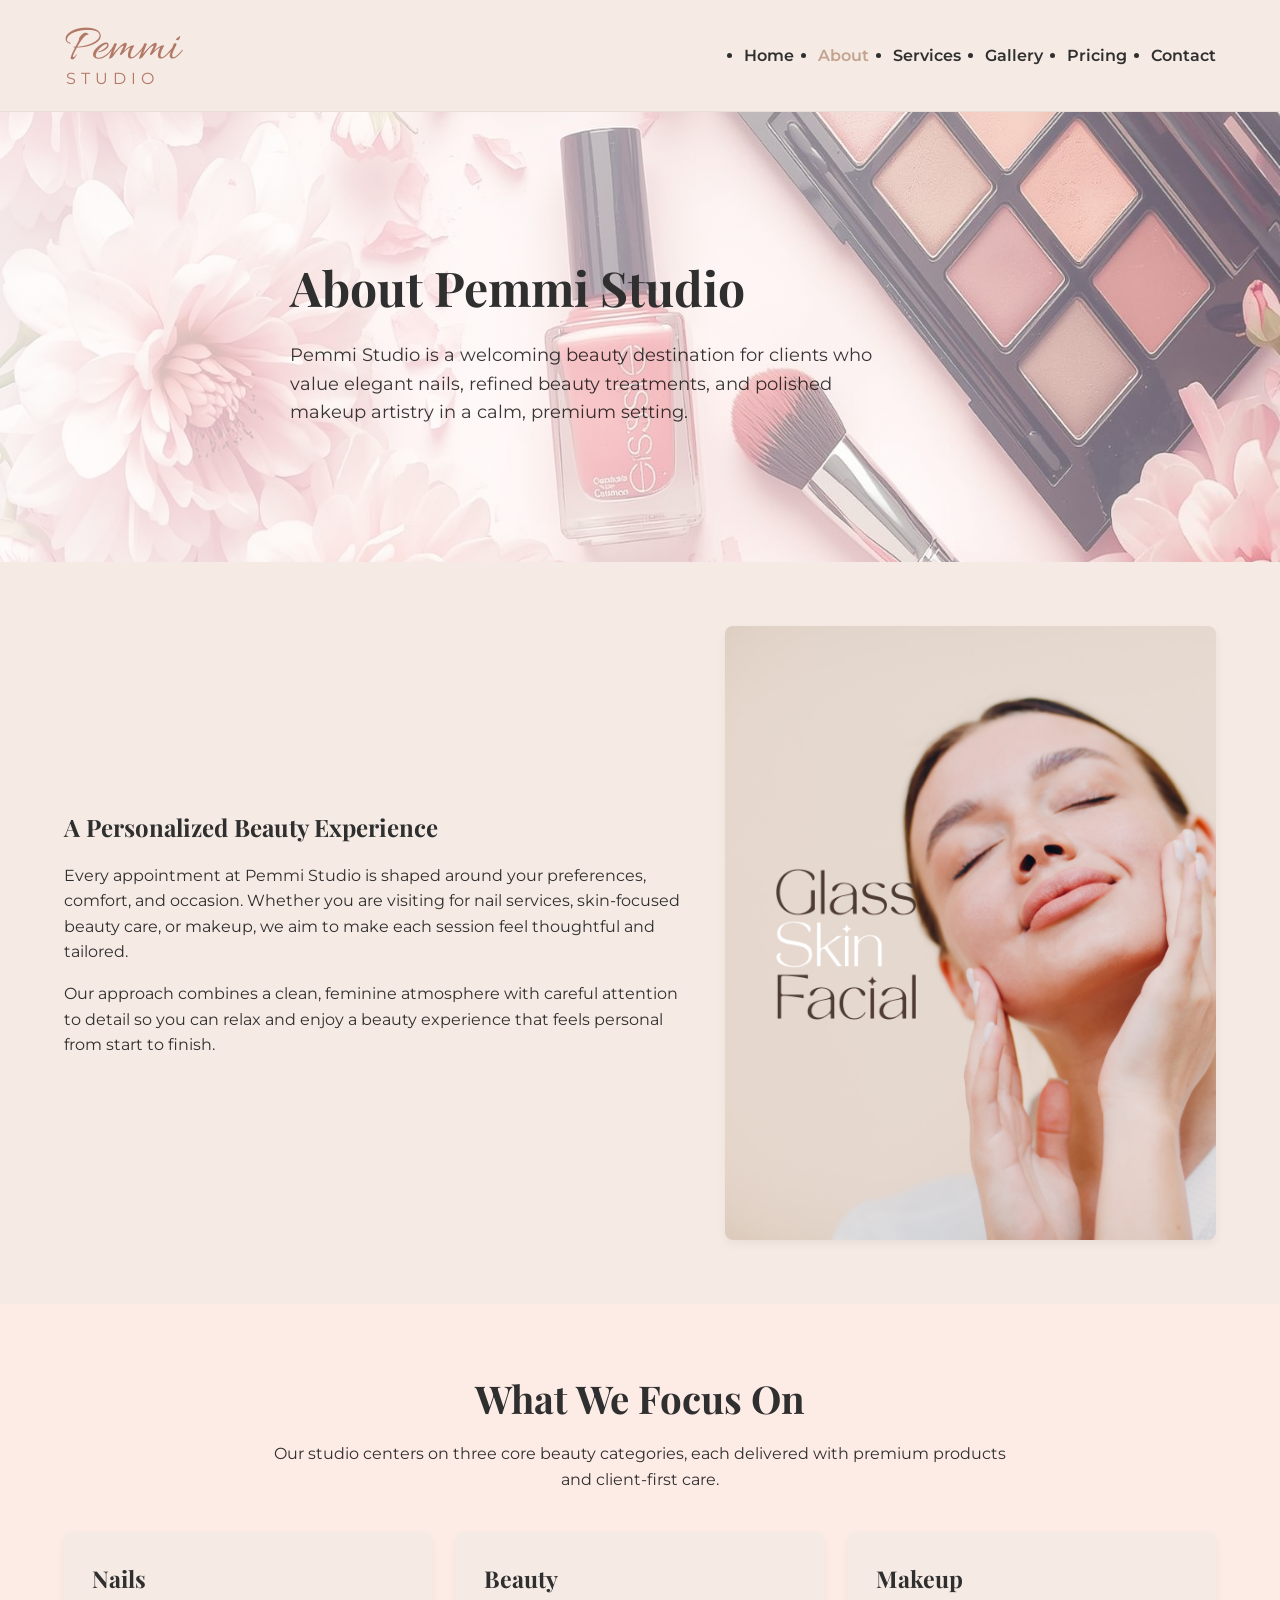
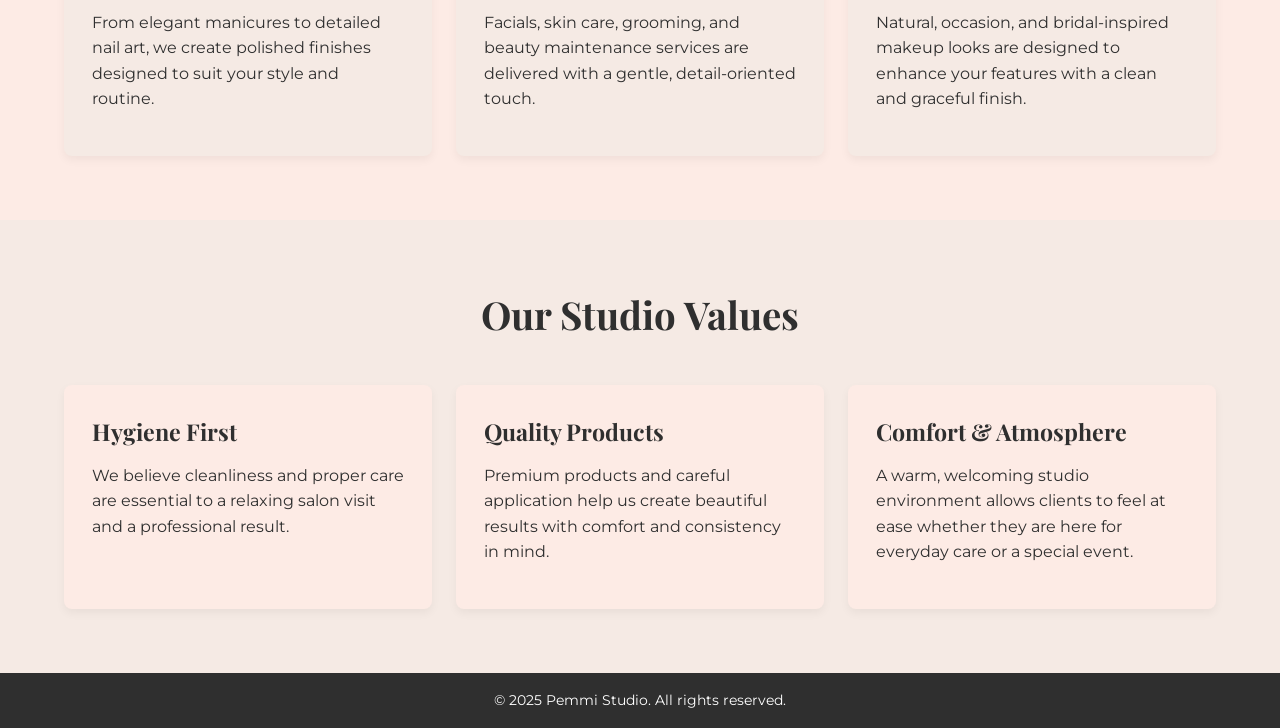
==== about.html @ e1dbc858 "Update Pemmi Studio website" ====
<!DOCTYPE html>
<html lang="en">
  <head>
    <meta charset="UTF-8" />
    <meta name="viewport" content="width=device-width, initial-scale=1.0" />
    <title>About Pemmi Studio</title>
    <script async src="https://www.googletagmanager.com/gtag/js?id=G-5NEXYFBR6Y"></script>
    <script>
      window.dataLayer = window.dataLayer || [];
      function gtag(){dataLayer.push(arguments);}
      gtag('js', new Date());
      gtag('config', 'G-5NEXYFBR6Y');
    </script>
    <link rel="preconnect" href="https://fonts.googleapis.com" />
    <link rel="preconnect" href="https://fonts.gstatic.com" crossorigin />
    <link href="https://fonts.googleapis.com/css2?family=Allura&display=swap" rel="stylesheet" />
    <link
      href="https://fonts.googleapis.com/css2?family=Playfair+Display:wght@500;700&family=Montserrat:wght@400;600&display=swap"
      rel="stylesheet"
    />
    <link
      rel="stylesheet"
      href="https://cdnjs.cloudflare.com/ajax/libs/font-awesome/6.5.0/css/all.min.css"
      integrity="sha512-M07f1vlj9hYi4wb0yps7+NbaY9qiKpN+TeUxZ4Z5Wzq7wYaT5zkNPL3wRSZCWN15FsMBrhj5iXfVPByt0mlPVw=="
      crossorigin="anonymous"
      referrerpolicy="no-referrer"
    />
    <link rel="stylesheet" href="./style.css" />
  </head>
  <body>
    <header class="site-header">
      <div class="container header-container">
        <div class="brand">
          <span class="brand-script">Pemmi</span>
          <span class="brand-small">STUDIO</span>
        </div>
        <nav class="site-nav">
          <ul>
            <li><a href="./index.html">Home</a></li>
            <li><a href="./about.html" class="active">About</a></li>
            <li><a href="./services.html">Services</a></li>
            <li><a href="./gallery.html">Gallery</a></li>
            <li><a href="./pricing.html">Pricing</a></li>
            <li><a href="./contact.html">Contact</a></li>
          </ul>
        </nav>
      </div>
    </header>

    <main>
      <section class="page-hero">
        <div class="container page-hero-content">
          <h1>About Pemmi Studio</h1>
          <p>
            Pemmi Studio is a welcoming beauty destination for clients who value elegant nails,
            refined beauty treatments, and polished makeup artistry in a calm, premium setting.
          </p>
        </div>
      </section>

      <section class="page-section">
        <div class="container split-section">
          <div class="split-text">
            <h2>A Personalized Beauty Experience</h2>
            <p>
              Every appointment at Pemmi Studio is shaped around your preferences, comfort, and
              occasion. Whether you are visiting for nail services, skin-focused beauty care, or
              makeup, we aim to make each session feel thoughtful and tailored.
            </p>
            <p>
              Our approach combines a clean, feminine atmosphere with careful attention to detail
              so you can relax and enjoy a beauty experience that feels personal from start to
              finish.
            </p>
          </div>
          <div class="split-image">
            <img src="images/spa.png" alt="Pemmi Studio beauty care" />
          </div>
        </div>
      </section>

      <section class="page-section alt">
        <div class="container">
          <div class="section-heading">
            <h2>What We Focus On</h2>
            <p>
              Our studio centers on three core beauty categories, each delivered with premium
              products and client-first care.
            </p>
          </div>
          <div class="feature-grid">
            <div class="feature-card">
              <h3>Nails</h3>
              <p>
                From elegant manicures to detailed nail art, we create polished finishes designed
                to suit your style and routine.
              </p>
            </div>
            <div class="feature-card">
              <h3>Beauty</h3>
              <p>
                Facials, skin care, grooming, and beauty maintenance services are delivered with a
                gentle, detail-oriented touch.
              </p>
            </div>
            <div class="feature-card">
              <h3>Makeup</h3>
              <p>
                Natural, occasion, and bridal-inspired makeup looks are designed to enhance your
                features with a clean and graceful finish.
              </p>
            </div>
          </div>
        </div>
      </section>

      <section class="page-section">
        <div class="container">
          <div class="section-heading">
            <h2>Our Studio Values</h2>
          </div>
          <div class="detail-grid">
            <div class="detail-card">
              <h3>Hygiene First</h3>
              <p>
                We believe cleanliness and proper care are essential to a relaxing salon visit and
                a professional result.
              </p>
            </div>
            <div class="detail-card">
              <h3>Quality Products</h3>
              <p>
                Premium products and careful application help us create beautiful results with
                comfort and consistency in mind.
              </p>
            </div>
            <div class="detail-card">
              <h3>Comfort & Atmosphere</h3>
              <p>
                A warm, welcoming studio environment allows clients to feel at ease whether they
                are here for everyday care or a special event.
              </p>
            </div>
          </div>
        </div>
      </section>
    </main>

    <footer class="site-footer">
      <div class="container">
        <p>&copy; 2025 Pemmi Studio. All rights reserved.</p>
      </div>
    </footer>
  </body>
</html>
---- style.css ----
/*
  Pemmi Studio Website v2
  A fresh, contemporary design with a pastel palette and full‑width hero
  background. This stylesheet utilises CSS variables for easy theming
  and responsive layouts for all devices.
*/

:root {
  --primary: #f5eae4; /* light cream */
  --secondary: #fdebe5; /* soft blush */
  --accent: #c3a38e; /* muted gold */
  --highlight: #f7c8d2; /* subtle pink */
  --dark: #2f2f2f;
  --heading-font: 'Playfair Display', serif;
  --body-font: 'Montserrat', sans-serif;
}

* {
  box-sizing: border-box;
  margin: 0;
  padding: 0;
}

body {
  font-family: var(--body-font);
  color: var(--dark);
  background-color: var(--primary);
  line-height: 1.6;
  overflow-x: hidden;
}

a {
  text-decoration: none;
  color: inherit;
}

img {
  width: 100%;
  height: auto;
  display: block;
}

.container {
  width: 90%;
  max-width: 1200px;
  margin: 0 auto;
}

/* Header */
.site-header {
  background-color: var(--primary);
  border-bottom: 1px solid rgba(0, 0, 0, 0.05);
  position: sticky;
  top: 0;
  z-index: 10;
}

.header-container {
  display: flex;
  align-items: center;
  justify-content: space-between;
  padding: 1rem 0;
}

/* Logo */
.brand {
  display: flex;
  flex-direction: column;
  line-height: 1;
  margin: 0;
  padding: 0;
}

.brand-script {
  font-family: 'Allura', cursive;
  font-size: 3rem;
  color: #b27866;  /* improved rose-gold */
  margin-bottom: -4px;
}

.brand-small {
  font-family: 'Montserrat', sans-serif;
  font-size: 0.9rem;
  letter-spacing: 4px;
  color: #b27866;
  margin-left: 2px;
}

/* Navigation */
.site-nav ul {
  display: flex;
  gap: 1.5rem;
}

.site-nav li a {
  font-weight: 600;
  transition: color 0.3s ease;
}

.site-nav li a.active {
  color: var(--accent);
}

.site-nav li a:hover {
  color: var(--accent);
}

/* Desktop improvements */
@media (min-width: 992px) {

  .brand-script {
    font-size: 3.2rem;     /* larger on desktop */
  }

  .brand-small {
    font-size: 1rem;
    letter-spacing: 5px;
  }

  .header-container {
    padding: 1.5rem 0;
    justify-content: flex-start;
  }

  .site-nav {
    margin-left: auto;
  }
}

@media (max-width: 600px) {
  .site-nav {
    margin-left: 1rem;   /* gives space between logo and dots */
  }
}

.header-container {
  gap: 0.8rem;            /* adds spacing between logo + menu */
}

@media (max-width: 600px) {
  .header-container {
    gap: 1rem;           /* more breathing room */
  }
}

@media (max-width: 600px) {
  .site-nav {
    margin-left: 0.8rem;      /* create space so dot does not touch Pemmi */
  }

  .site-nav li a {
    font-size: 0.9rem;        /* reduce size to avoid crowding */
  }

  .site-nav ul {
    gap: 1rem;                /* reduce space between menu items */
    flex-wrap: wrap;          /* allow wrapping */
    justify-content: center;
  }
}

/* Hero */
.hero {
  background-image: url('images/hero.png');
  background-size: cover;         /* fills entire section */
  background-repeat: no-repeat;
  background-position: center;    /* centers the image nicely */
  min-height: 90vh;               /* taller, more luxurious look */
  display: flex;
  align-items: center;
  justify-content: flex-start;    /* keeps text on left */
  padding-left: 5%;               /* adds spacing */
  position: relative;
  overflow: hidden;
}

.hero-overlay {
  position: absolute;
  top: 0;
  left: 0;
  width: 100%;
  height: 100%;
  background: linear-gradient(
    to right,
    rgba(255, 255, 255, 0.55),
    rgba(255, 255, 255, 0.15)
  );
  backdrop-filter: blur(1px);
}

.hero-content {
  position: relative;
  max-width: 600px;
  z-index: 1;
  animation: fadeUp 1.2s ease-out;  /* smooth entry effect */
}

/* Soft text shadow for depth */
.hero-content h2 {
  font-family: var(--heading-font);
  font-size: 3rem;
  margin-bottom: 1rem;
  color: var(--dark);
  text-shadow: 0 2px 8px rgba(0, 0, 0, 0.15);
}

/* Slightly lighter paragraph tone for elegance */
.hero-content p {
  font-size: 1.2rem;
  margin-bottom: 1.5rem;
  color: rgba(0, 0, 0, 0.75);
}

/* Fade-up animation */
@keyframes fadeUp {
  from {
    opacity: 0;
    transform: translateY(25px);
  }
  to {
    opacity: 1;
    transform: translateY(0);
  }
}

.btn {
  display: inline-block;
  background-color: var(--accent);
  color: #fff;
  padding: 0.75rem 1.5rem;
  border-radius: 30px;
  font-weight: 600;
  transition: background-color 0.3s ease;
}

.btn:hover {
  background-color: #af8a71;
}

/* About */
.about {
  padding: 4rem 0;
}

.about-container {
  display: flex;
  flex-wrap: wrap;
  gap: 2rem;
  align-items: center;
  justify-content: space-between;
}

.about-text {
  flex: 1 1 50%;
}

.about-text h2 {
  font-family: var(--heading-font);
  font-size: 2.5rem;
  margin-bottom: 1rem;
}

.about-text p {
  font-size: 1.05rem;
  max-width: 500px;
}

.about-image {
  flex: 1 1 45%;
}

.about-image img {
  border-radius: 8px;
  box-shadow: 0 4px 10px rgba(0, 0, 0, 0.05);
}

/* Services */
.services {
  background-color: var(--secondary);
  padding: 4rem 0;
}

.services h2 {
  font-family: var(--heading-font);
  text-align: center;
  margin-bottom: 3rem;
  font-size: 2.5rem;
}

.services-grid {
  display: grid;
  grid-template-columns: repeat(auto-fit, minmax(280px, 1fr));
  gap: 2rem;
}

.service-item {
  background-color: var(--primary);
  border-radius: 8px;
  padding: 2rem 1.5rem;
  text-align: center;
  box-shadow: 0 4px 10px rgba(0, 0, 0, 0.05);
}

.service-item img {
  width: 80px;
  margin: 0 auto 1rem;
}

.service-item h3 {
  font-family: var(--heading-font);
  font-size: 1.5rem;
  margin-bottom: 0.5rem;
}

.service-item p {
  font-size: 0.95rem;
}

/* Gallery */
.gallery {
  padding: 4rem 0;
}

.gallery h2 {
  font-family: var(--heading-font);
  text-align: center;
  margin-bottom: 1rem;
  font-size: 2.5rem;
}

.gallery p {
  text-align: center;
  margin-bottom: 2rem;
  font-size: 1rem;
}

.gallery-grid {
  display: grid;
  grid-template-columns: repeat(auto-fit, minmax(250px, 1fr));
  gap: 1rem;
}

.gallery-grid img {
  border-radius: 8px;
  box-shadow: 0 4px 10px rgba(0, 0, 0, 0.05);
}

/* Testimonials */
.testimonials {
  background-color: var(--secondary);
  padding: 4rem 0;
}

.testimonials h2 {
  font-family: var(--heading-font);
  text-align: center;
  margin-bottom: 2rem;
  font-size: 2.5rem;
}

.testimonial-list {
  display: flex;
  flex-direction: column;
  gap: 2rem;
  max-width: 800px;
  margin: 0 auto;
}

.testimonial-list blockquote {
  background-color: var(--primary);
  border-left: 4px solid var(--accent);
  padding: 1.5rem;
  font-style: italic;
  box-shadow: 0 4px 10px rgba(0, 0, 0, 0.05);
}

.testimonial-list footer {
  margin-top: 0.5rem;
  text-align: right;
  font-weight: 600;
  font-style: normal;
}

/* Contact */
.contact {
  padding: 4rem 0;
  background-color: var(--primary);
}

.contact-container {
  display: flex;
  flex-direction: column;
  align-items: center;
  gap: 2rem;
}

.contact-container h2 {
  font-family: var(--heading-font);
  font-size: 2.5rem;
}

.contact-container p {
  text-align: center;
  max-width: 600px;
}

.contact-details-form {
  display: flex;
  flex-wrap: wrap;
  gap: 2rem;
  width: 100%;
  justify-content: space-between;
}

.contact-info {
  flex: 1 1 40%;
  font-size: 1rem;
  line-height: 1.8;
}

.contact-info a {
  color: var(--dark);
}

.social-links a {
  font-size: 1.5rem;
  margin-right: 1rem;
  color: var(--dark);
  transition: color 0.3s ease;
}

.social-links a:hover {
  color: var(--accent);
}

.contact-form {
  flex: 1 1 55%;
  background-color: var(--secondary);
  padding: 1.5rem;
  border-radius: 8px;
  box-shadow: 0 4px 10px rgba(0, 0, 0, 0.05);
}

.input-group {
  margin-bottom: 1rem;
}

.input-group label {
  display: block;
  margin-bottom: 0.5rem;
  font-weight: 600;
}

.input-group input,
.input-group textarea {
  width: 100%;
  padding: 0.75rem;
  border: 1px solid #ddd;
  border-radius: 4px;
  font-size: 1rem;
  outline: none;
  transition: border-color 0.2s ease;
}

.input-group input:focus,
.input-group textarea:focus {
  border-color: var(--accent);
}

.contact-form button {
  background-color: var(--accent);
  color: #fff;
  padding: 0.75rem 1.5rem;
  border: none;
  border-radius: 30px;
  font-weight: 600;
  cursor: pointer;
  transition: background-color 0.3s ease;
}

.contact-form button:hover {
  background-color: #af8a71;
}

/* Footer */
.site-footer {
  background-color: var(--dark);
  color: #fff;
  text-align: center;
  padding: 1rem 0;
}

.site-footer p {
  font-size: 0.9rem;
}

/* Inner pages */
.page-hero {
  background: linear-gradient(
      to right,
      rgba(255, 255, 255, 0.8),
      rgba(255, 255, 255, 0.35)
    ),
    url('images/hero.png') center/cover no-repeat;
  min-height: 50vh;
  display: flex;
  align-items: center;
  padding: 4rem 0;
}

.page-hero-content {
  max-width: 700px;
}

.page-hero h1 {
  font-family: var(--heading-font);
  font-size: 3rem;
  margin-bottom: 1rem;
}

.page-hero p {
  font-size: 1.1rem;
  color: rgba(0, 0, 0, 0.78);
  max-width: 620px;
}

.page-section {
  padding: 4rem 0;
}

.page-section.alt {
  background-color: var(--secondary);
}

.section-heading {
  text-align: center;
  max-width: 760px;
  margin: 0 auto 2.5rem;
}

.section-heading h2 {
  font-family: var(--heading-font);
  font-size: 2.4rem;
  margin-bottom: 0.75rem;
}

.section-heading p {
  font-size: 1rem;
}

.split-section {
  display: flex;
  flex-wrap: wrap;
  gap: 2rem;
  align-items: center;
}

.split-text {
  flex: 1 1 52%;
}

.split-text h2,
.split-text h3 {
  font-family: var(--heading-font);
  margin-bottom: 1rem;
}

.split-text p + p {
  margin-top: 1rem;
}

.split-image {
  flex: 1 1 40%;
}

.split-image img {
  border-radius: 8px;
  box-shadow: 0 4px 10px rgba(0, 0, 0, 0.05);
}

.feature-grid,
.detail-grid,
.pricing-grid,
.gallery-page-grid {
  display: grid;
  gap: 1.5rem;
}

.feature-grid {
  grid-template-columns: repeat(auto-fit, minmax(220px, 1fr));
}

.detail-grid,
.pricing-grid {
  grid-template-columns: repeat(auto-fit, minmax(260px, 1fr));
}

.gallery-page-grid {
  grid-template-columns: repeat(auto-fit, minmax(240px, 1fr));
}

.feature-card,
.detail-card,
.pricing-card {
  background-color: var(--primary);
  padding: 1.75rem;
  border-radius: 8px;
  box-shadow: 0 4px 10px rgba(0, 0, 0, 0.05);
}

.page-section:not(.alt) .feature-card,
.page-section:not(.alt) .detail-card,
.page-section:not(.alt) .pricing-card {
  background-color: var(--secondary);
}

.feature-card h3,
.detail-card h3,
.pricing-card h3 {
  font-family: var(--heading-font);
  font-size: 1.45rem;
  margin-bottom: 0.75rem;
}

.feature-card p,
.detail-card p,
.pricing-card p {
  margin-bottom: 1rem;
}

.detail-card ul,
.info-list,
.pricing-card ul {
  list-style: none;
  padding-left: 0;
}

.detail-card li,
.info-list li,
.pricing-card li {
  margin-bottom: 0.75rem;
  padding-left: 1.1rem;
  position: relative;
}

.detail-card li::before,
.info-list li::before,
.pricing-card li::before {
  content: "•";
  color: var(--accent);
  position: absolute;
  left: 0;
  top: 0;
}

.detail-card img,
.gallery-page-grid img {
  border-radius: 8px;
  box-shadow: 0 4px 10px rgba(0, 0, 0, 0.05);
}

.gallery-page-grid figure {
  margin: 0;
}

.gallery-page-grid figcaption {
  text-align: center;
  margin-top: 0.75rem;
  font-size: 0.95rem;
}

.cta-strip {
  text-align: center;
  background-color: var(--secondary);
  padding: 2rem;
  border-radius: 10px;
  box-shadow: 0 4px 10px rgba(0, 0, 0, 0.05);
}

.cta-strip h2 {
  font-family: var(--heading-font);
  margin-bottom: 0.75rem;
}

.cta-strip p {
  margin-bottom: 1.25rem;
}

.contact-panel {
  background-color: var(--secondary);
  padding: 1.75rem;
  border-radius: 8px;
  box-shadow: 0 4px 10px rgba(0, 0, 0, 0.05);
}

/* Responsive */
@media (max-width: 768px) {
  .hero {
    background-position: center;
    min-height: 60vh;
  }
  .hero-content h2 {
    font-size: 2rem;
  }
  .about-container {
    flex-direction: column;
    text-align: center;
  }
  .about-text,
  .about-image {
    flex: 1 1 100%;
  }
  .contact-details-form {
    flex-direction: column;
  }
  .contact-info,
  .contact-form {
    flex: 1 1 100%;
  }
  .page-hero {
    min-height: 40vh;
    padding: 3rem 0;
  }
  .page-hero h1 {
    font-size: 2.2rem;
  }
  .split-section {
    flex-direction: column;
  }
  .split-text,
  .split-image {
    flex: 1 1 100%;
    text-align: center;
  }
}
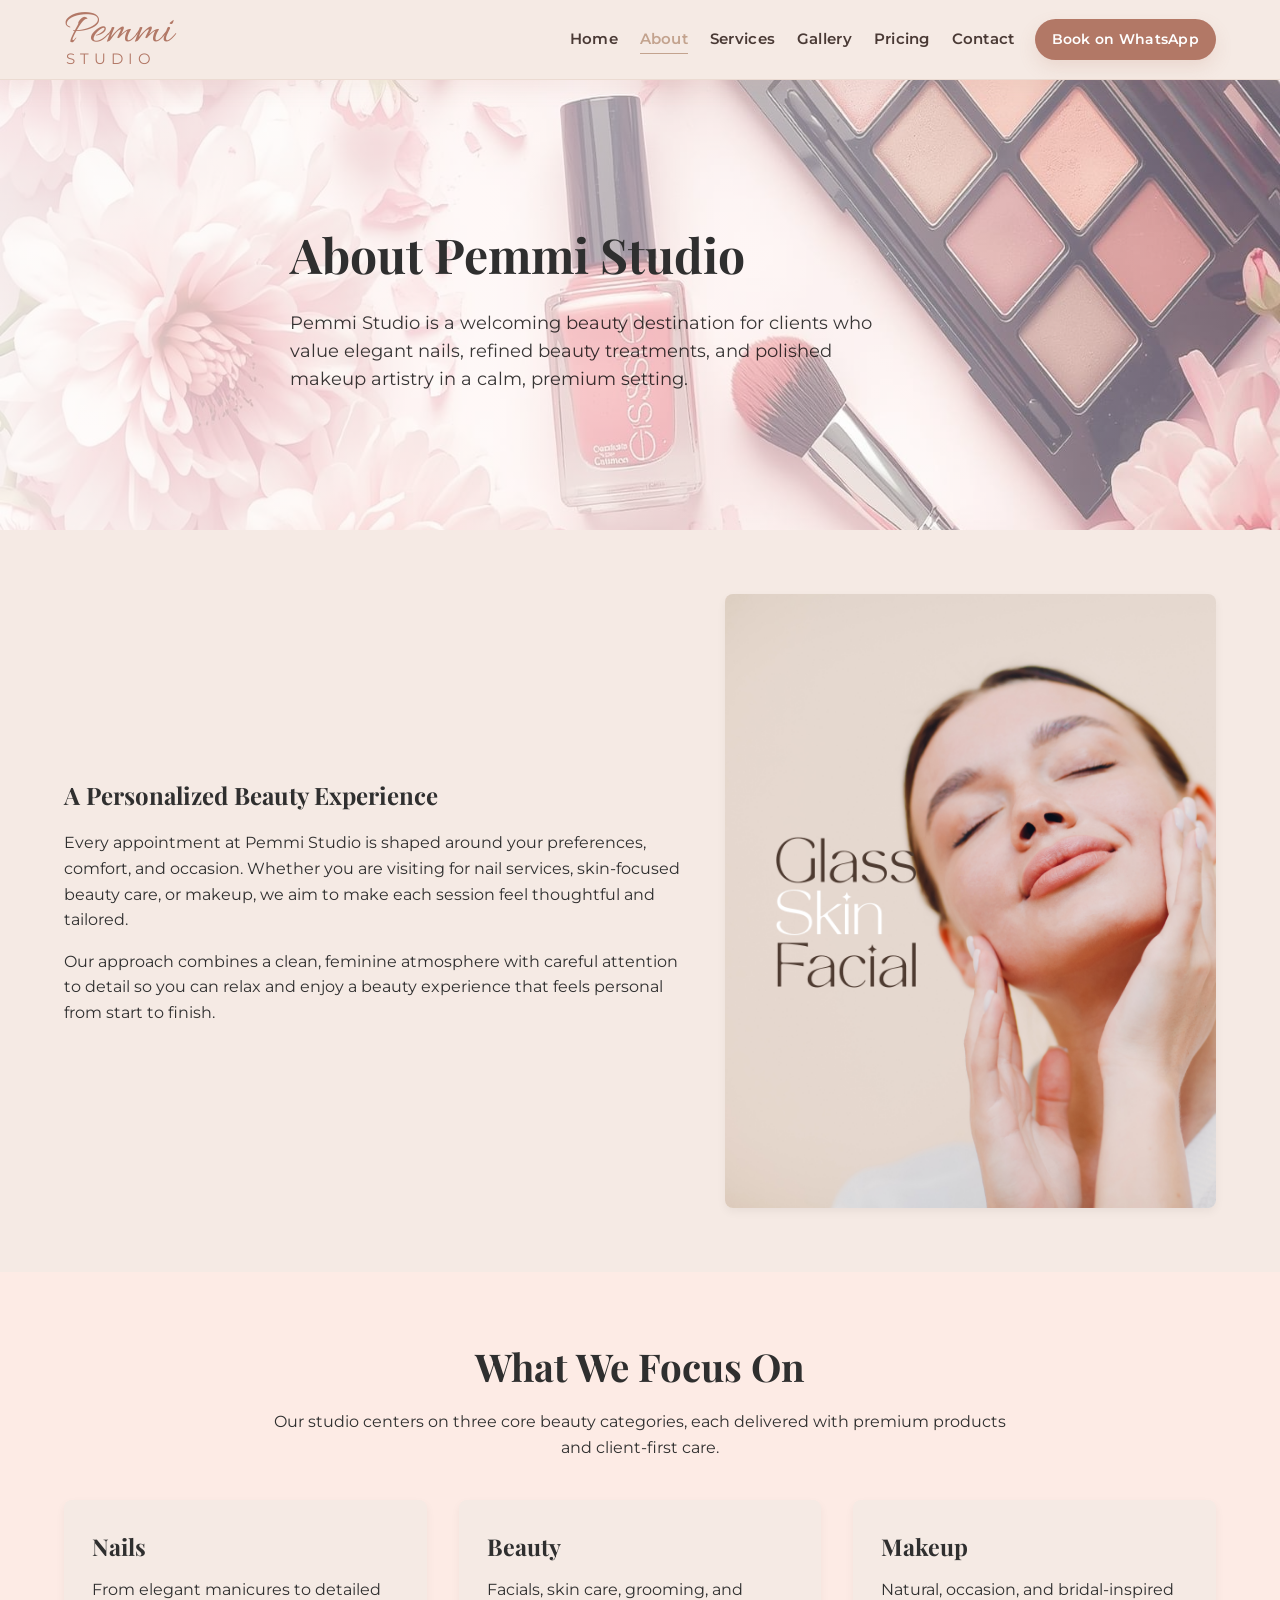
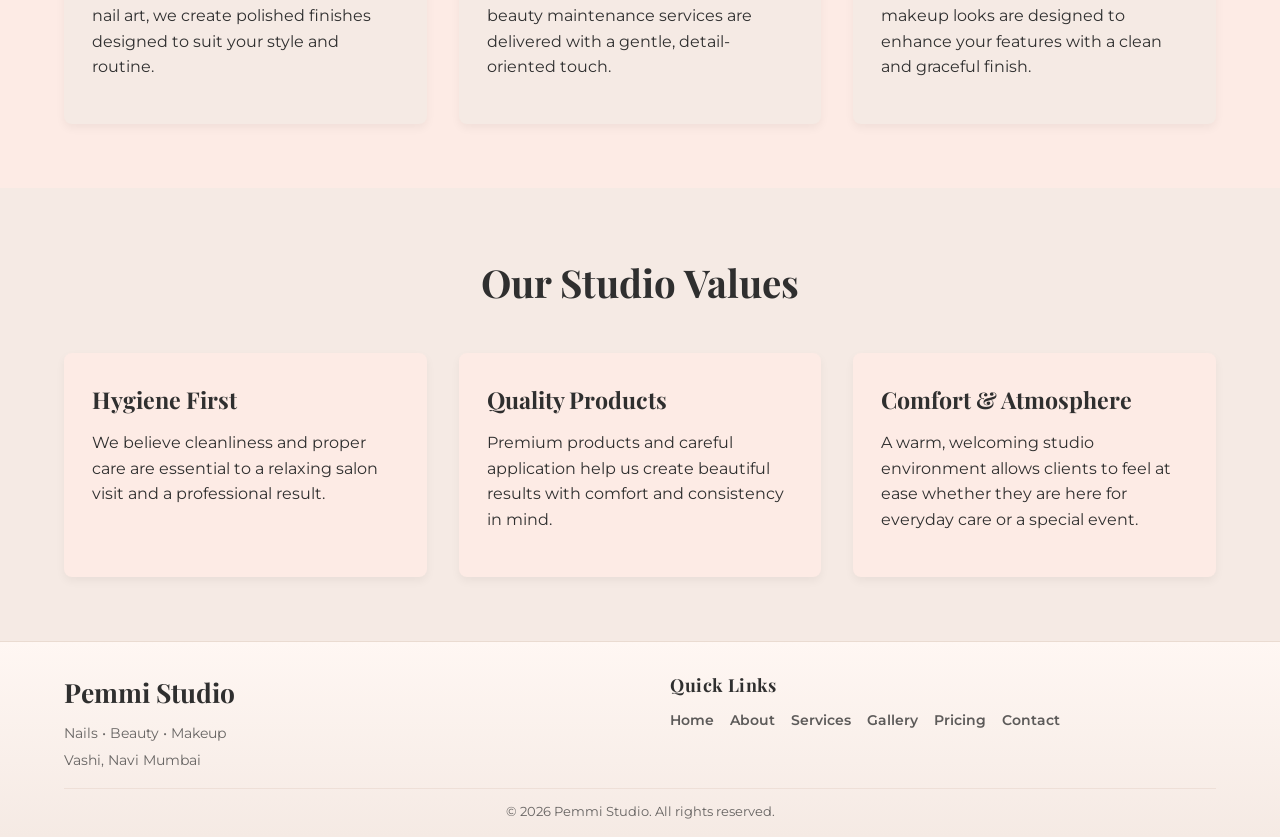
==== commit cdd56e25: "Update Pemmi Studio website design, gallery images, booking and footer" ====
--- a/about.html
+++ b/about.html
@@ -44,6 +44,7 @@
             <li><a href="./contact.html">Contact</a></li>
           </ul>
         </nav>
+        <a class="header-cta" href="https://wa.me/919867378209?text=Hi%20Pemmi%20Studio%2C%20I%20want%20to%20book%20an%20appointment." target="_blank" rel="noopener">Book on WhatsApp</a>
       </div>
     </header>
 
@@ -147,8 +148,26 @@
     </main>
 
     <footer class="site-footer">
-      <div class="container">
-        <p>&copy; 2025 Pemmi Studio. All rights reserved.</p>
+      <div class="container footer-grid">
+        <div class="footer-brand">
+          <h2>Pemmi Studio</h2>
+          <p>Nails &bull; Beauty &bull; Makeup</p>
+          <p>Vashi, Navi Mumbai</p>
+        </div>
+        <div class="footer-links">
+          <h3>Quick Links</h3>
+          <nav aria-label="Footer navigation">
+            <a href="./index.html">Home</a>
+            <a href="./about.html">About</a>
+            <a href="./services.html">Services</a>
+            <a href="./gallery.html">Gallery</a>
+            <a href="./pricing.html">Pricing</a>
+            <a href="./contact.html">Contact</a>
+          </nav>
+        </div>
+      </div>
+      <div class="container footer-bottom">
+        <p>&copy; 2026 Pemmi Studio. All rights reserved.</p>
       </div>
     </footer>
   </body>
--- a/style.css
+++ b/style.css
@@ -48,24 +48,29 @@
 
 /* Header */
 .site-header {
-  background-color: var(--primary);
-  border-bottom: 1px solid rgba(0, 0, 0, 0.05);
+  background-color: rgba(245, 234, 228, 0.96);
+  border-bottom: 1px solid rgba(195, 163, 142, 0.22);
+  box-shadow: 0 8px 22px rgba(178, 120, 102, 0.08);
   position: sticky;
   top: 0;
   z-index: 10;
+  backdrop-filter: blur(10px);
 }
 
 .header-container {
   display: flex;
   align-items: center;
   justify-content: space-between;
-  padding: 1rem 0;
+  gap: 1.25rem;
+  padding: 0.65rem 0;
 }
 
 /* Logo */
 .brand {
   display: flex;
   flex-direction: column;
+  justify-content: center;
+  flex: 0 0 auto;
   line-height: 1;
   margin: 0;
   padding: 0;
@@ -75,6 +80,7 @@
   font-family: 'Allura', cursive;
   font-size: 3rem;
   color: #b27866;  /* improved rose-gold */
+  line-height: 0.9;
   margin-bottom: -4px;
 }
 
@@ -83,17 +89,37 @@
   font-size: 0.9rem;
   letter-spacing: 4px;
   color: #b27866;
+  line-height: 1.1;
   margin-left: 2px;
 }
 
 /* Navigation */
+.site-nav {
+  display: flex;
+  align-items: center;
+  margin-left: auto;
+}
+
 .site-nav ul {
   display: flex;
-  gap: 1.5rem;
+  align-items: center;
+  gap: clamp(0.8rem, 1.7vw, 1.45rem);
+  list-style: none;
+}
+
+.site-nav li {
+  list-style: none;
 }
 
 .site-nav li a {
+  display: inline-flex;
+  align-items: center;
+  min-height: 2.15rem;
+  color: #4a3a35;
+  font-size: 0.92rem;
   font-weight: 600;
+  letter-spacing: 0.02em;
+  position: relative;
   transition: color 0.3s ease;
 }
 
@@ -105,71 +131,126 @@
   color: var(--accent);
 }
 
+.site-nav li a::after {
+  content: "";
+  position: absolute;
+  left: 0;
+  right: 0;
+  bottom: 0.2rem;
+  height: 1px;
+  background: var(--accent);
+  transform: scaleX(0);
+  transform-origin: center;
+  transition: transform 0.3s ease;
+}
+
+.site-nav li a:hover::after,
+.site-nav li a.active::after {
+  transform: scaleX(1);
+}
+
+.header-cta {
+  display: inline-flex;
+  align-items: center;
+  justify-content: center;
+  flex: 0 0 auto;
+  min-height: 2.4rem;
+  padding: 0.55rem 1rem;
+  border: 1px solid rgba(178, 120, 102, 0.38);
+  border-radius: 999px;
+  background: #b27866;
+  color: #fff;
+  box-shadow: 0 8px 18px rgba(178, 120, 102, 0.16);
+  font-size: 0.86rem;
+  font-weight: 600;
+  letter-spacing: 0.02em;
+  white-space: nowrap;
+  transition: background-color 0.3s ease, box-shadow 0.3s ease, transform 0.3s ease;
+}
+
+.header-cta:hover {
+  background: var(--accent);
+  box-shadow: 0 10px 22px rgba(178, 120, 102, 0.22);
+  transform: translateY(-1px);
+}
+
 /* Desktop improvements */
 @media (min-width: 992px) {
 
   .brand-script {
-    font-size: 3.2rem;     /* larger on desktop */
+    font-size: 3.05rem;
   }
 
   .brand-small {
-    font-size: 1rem;
+    font-size: 0.95rem;
     letter-spacing: 5px;
   }
 
   .header-container {
-    padding: 1.5rem 0;
-    justify-content: flex-start;
+    padding: 0.7rem 0;
+  }
+}
+
+@media (max-width: 900px) {
+  .header-container {
+    flex-wrap: wrap;
+    justify-content: center;
+    gap: 0.28rem 0.75rem;
+    padding: 0.42rem 0 0.38rem;
+  }
+
+  .brand {
+    align-items: center;
+    width: 100%;
+  }
+
+  .brand-script {
+    font-size: 2.35rem;
+    margin-bottom: -5px;
+  }
+
+  .brand-small {
+    font-size: 0.7rem;
+    letter-spacing: 3px;
   }
 
   .site-nav {
-    margin-left: auto;
-  }
-}
-
-@media (max-width: 600px) {
-  .site-nav {
-    margin-left: 1rem;   /* gives space between logo and dots */
-  }
-}
-
-.header-container {
-  gap: 0.8rem;            /* adds spacing between logo + menu */
-}
-
-@media (max-width: 600px) {
-  .header-container {
-    gap: 1rem;           /* more breathing room */
-  }
-}
-
-@media (max-width: 600px) {
-  .site-nav {
-    margin-left: 0.8rem;      /* create space so dot does not touch Pemmi */
+    width: 100%;
+    margin-left: 0;
+    order: 2;
+  }
+
+  .site-nav ul {
+    justify-content: center;
+    flex-wrap: wrap;
+    gap: 0.18rem 0.68rem;
   }
 
   .site-nav li a {
-    font-size: 0.9rem;        /* reduce size to avoid crowding */
-  }
-
-  .site-nav ul {
-    gap: 1rem;                /* reduce space between menu items */
-    flex-wrap: wrap;          /* allow wrapping */
-    justify-content: center;
+    min-height: 1.55rem;
+    font-size: 0.78rem;
+  }
+
+  .site-nav li a::after {
+    bottom: 0.05rem;
+  }
+
+  .header-cta {
+    display: none;
   }
 }
 
 /* Hero */
 .hero {
   background-image: url('images/hero.png');
-  background-size: cover;         /* fills entire section */
+  background-size: cover;
   background-repeat: no-repeat;
-  background-position: center;    /* centers the image nicely */
-  min-height: 90vh;               /* taller, more luxurious look */
+  background-position: center;
+  min-height: 72vh;
   display: flex;
   align-items: center;
-  justify-content: flex-start;    /* keeps text on left */
-  padding-left: 5%;               /* adds spacing */
+  justify-content: flex-start;
+  padding: 4rem 0 3rem 5%;
   position: relative;
   overflow: hidden;
 }
@@ -180,35 +261,65 @@
   left: 0;
   width: 100%;
   height: 100%;
-  background: linear-gradient(
-    to right,
-    rgba(255, 255, 255, 0.55),
-    rgba(255, 255, 255, 0.15)
-  );
-  backdrop-filter: blur(1px);
+  background:
+    radial-gradient(circle at 22% 50%, rgba(255, 250, 247, 0.66), rgba(253, 235, 229, 0.28) 34%, rgba(255, 255, 255, 0) 62%),
+    linear-gradient(to right, rgba(253, 235, 229, 0.72), rgba(255, 255, 255, 0.28) 50%, rgba(255, 255, 255, 0.06));
 }
 
 .hero-content {
   position: relative;
   max-width: 600px;
   z-index: 1;
-  animation: fadeUp 1.2s ease-out;  /* smooth entry effect */
-}
-
-/* Soft text shadow for depth */
+  padding: 0;
+  animation: fadeUp 1.2s ease-out;
+}
+
 .hero-content h2 {
   font-family: var(--heading-font);
-  font-size: 3rem;
+  max-width: 540px;
+  font-size: clamp(2.15rem, 3.35vw, 3.2rem);
+  line-height: 1.1;
   margin-bottom: 1rem;
   color: var(--dark);
-  text-shadow: 0 2px 8px rgba(0, 0, 0, 0.15);
-}
-
-/* Slightly lighter paragraph tone for elegance */
+  text-shadow: 0 2px 14px rgba(255, 255, 255, 0.82);
+  text-wrap: balance;
+}
+
 .hero-content p {
-  font-size: 1.2rem;
-  margin-bottom: 1.5rem;
-  color: rgba(0, 0, 0, 0.75);
+  max-width: 520px;
+  font-size: 1.04rem;
+  margin-bottom: 0;
+  color: rgba(47, 47, 47, 0.82);
+  text-shadow: 0 1px 10px rgba(255, 255, 255, 0.7);
+  text-wrap: pretty;
+}
+
+.hero-actions {
+  display: flex;
+  align-items: center;
+  flex-wrap: wrap;
+  gap: 0.75rem;
+  margin-top: 1.45rem;
+}
+
+.hero-btn {
+  background-color: #b27866;
+  box-shadow: 0 10px 22px rgba(178, 120, 102, 0.2);
+}
+
+.hero-btn:hover {
+  background-color: var(--accent);
+}
+
+.hero-btn-secondary {
+  background-color: rgba(255, 255, 255, 0.72);
+  border: 1px solid rgba(178, 120, 102, 0.38);
+  color: #8f6355;
+}
+
+.hero-btn-secondary:hover {
+  background-color: #fff7f3;
+  color: #765044;
 }
 
 /* Fade-up animation */
@@ -239,151 +350,330 @@
 
 /* About */
 .about {
-  padding: 4rem 0;
+  padding: 3.25rem 0;
 }
 
 .about-container {
   display: flex;
   flex-wrap: wrap;
-  gap: 2rem;
+  gap: 2.25rem;
   align-items: center;
   justify-content: space-between;
 }
 
 .about-text {
-  flex: 1 1 50%;
+  flex: 1 1 52%;
 }
 
 .about-text h2 {
   font-family: var(--heading-font);
   font-size: 2.5rem;
+  margin-bottom: 1.1rem;
+  color: var(--dark);
+}
+
+.about-text p {
+  font-size: 1.12rem;
+  letter-spacing: 0.03em;
+  max-width: 640px;
   margin-bottom: 1rem;
-}
-
-.about-text p {
-  font-size: 1.05rem;
-  max-width: 500px;
+  color: rgba(47, 47, 47, 0.82);
+}
+
+.about-points {
+  display: flex;
+  flex-wrap: wrap;
+  gap: 0.55rem;
+  margin-top: 1.1rem;
+  max-width: 720px;
+}
+
+.about-points span {
+  display: inline-flex;
+  align-items: center;
+  min-height: 2.1rem;
+  padding: 0.42rem 0.72rem;
+  border: 1px solid rgba(195, 163, 142, 0.28);
+  border-radius: 999px;
+  background-color: rgba(253, 235, 229, 0.58);
+  color: #8f6355;
+  font-size: 0.84rem;
+  font-weight: 600;
+  white-space: nowrap;
 }
 
 .about-image {
-  flex: 1 1 45%;
+  flex: 1 1 40%;
 }
 
 .about-image img {
   border-radius: 8px;
-  box-shadow: 0 4px 10px rgba(0, 0, 0, 0.05);
+  box-shadow: 0 14px 30px rgba(178, 120, 102, 0.12);
 }
 
 /* Services */
 .services {
   background-color: var(--secondary);
-  padding: 4rem 0;
+  padding: 3.75rem 0 3.5rem;
+  scroll-margin-top: 120px;
 }
 
 .services h2 {
   font-family: var(--heading-font);
   text-align: center;
-  margin-bottom: 3rem;
+  margin-bottom: 0.65rem;
   font-size: 2.5rem;
+}
+
+.services-subtitle {
+  max-width: 640px;
+  margin: 0 auto 2.25rem;
+  text-align: center;
+  color: rgba(47, 47, 47, 0.74);
+  font-size: 1rem;
 }
 
 .services-grid {
   display: grid;
-  grid-template-columns: repeat(auto-fit, minmax(280px, 1fr));
-  gap: 2rem;
+  grid-template-columns: repeat(3, minmax(0, 1fr));
+  gap: 1.25rem;
+  align-items: stretch;
 }
 
 .service-item {
   background-color: var(--primary);
+  border: 1px solid rgba(195, 163, 142, 0.2);
   border-radius: 8px;
-  padding: 2rem 1.5rem;
-  text-align: center;
-  box-shadow: 0 4px 10px rgba(0, 0, 0, 0.05);
+  padding: 1.25rem;
+  text-align: left;
+  box-shadow: 0 12px 24px rgba(178, 120, 102, 0.08);
+  display: flex;
+  flex-direction: column;
+  height: 100%;
 }
 
 .service-item img {
-  width: 80px;
-  margin: 0 auto 1rem;
+  width: 100%;
+  max-width: 190px;
+  height: 150px;
+  object-fit: contain;
+  margin: 0 auto 0.9rem;
 }
 
 .service-item h3 {
   font-family: var(--heading-font);
-  font-size: 1.5rem;
+  font-size: 1.6rem;
   margin-bottom: 0.5rem;
+  text-align: center;
 }
 
 .service-item p {
   font-size: 0.95rem;
+  margin-bottom: 0.95rem;
+  color: rgba(47, 47, 47, 0.78);
+  text-align: center;
+}
+
+.service-list {
+  list-style: none;
+  display: grid;
+  gap: 0.42rem;
+  margin: 0 0 1.15rem;
+  padding: 0;
+}
+
+.service-list li {
+  position: relative;
+  padding-left: 1.25rem;
+  font-size: 0.92rem;
+  color: rgba(47, 47, 47, 0.84);
+}
+
+.service-list li::before {
+  content: "";
+  position: absolute;
+  left: 0;
+  top: 0.55em;
+  width: 0.45rem;
+  height: 0.24rem;
+  border-left: 1.5px solid #b27866;
+  border-bottom: 1.5px solid #b27866;
+  transform: rotate(-45deg);
+}
+
+.service-btn {
+  align-self: stretch;
+  margin-top: auto;
+  min-height: 2.65rem;
+  text-align: center;
+  background-color: #b27866;
+  box-shadow: 0 8px 16px rgba(178, 120, 102, 0.14);
+}
+
+.service-btn:hover {
+  background-color: var(--accent);
 }
 
 /* Gallery */
 .gallery {
-  padding: 4rem 0;
+  padding: 3.75rem 0;
 }
 
 .gallery h2 {
   font-family: var(--heading-font);
   text-align: center;
-  margin-bottom: 1rem;
+  margin-bottom: 0.65rem;
   font-size: 2.5rem;
 }
 
-.gallery p {
-  text-align: center;
-  margin-bottom: 2rem;
+.gallery-subtitle {
+  max-width: 620px;
+  margin: 0 auto 2rem;
+  text-align: center;
   font-size: 1rem;
+  color: rgba(47, 47, 47, 0.74);
 }
 
 .gallery-grid {
   display: grid;
-  grid-template-columns: repeat(auto-fit, minmax(250px, 1fr));
-  gap: 1rem;
-}
-
-.gallery-grid img {
+  grid-template-columns: repeat(3, minmax(0, 1fr));
+  gap: 1.15rem;
+}
+
+.gallery-card {
+  overflow: hidden;
+  border: 1px solid rgba(195, 163, 142, 0.22);
   border-radius: 8px;
-  box-shadow: 0 4px 10px rgba(0, 0, 0, 0.05);
+  background-color: rgba(253, 235, 229, 0.52);
+  box-shadow: 0 12px 24px rgba(178, 120, 102, 0.09);
+}
+
+.gallery-card img {
+  width: 100%;
+  aspect-ratio: 1 / 1;
+  object-fit: contain;
+  background-color: #fff7f3;
+}
+
+.gallery-card figcaption {
+  padding: 0.85rem 0.9rem;
+  text-align: center;
+  color: #8f6355;
+  font-weight: 600;
+}
+
+.gallery-note {
+  max-width: 720px;
+  margin: 1.6rem auto 1rem;
+  text-align: center;
+  color: rgba(47, 47, 47, 0.72);
+  font-size: 0.95rem;
+}
+
+.gallery-action {
+  text-align: center;
+}
+
+.gallery-btn {
+  background-color: #b27866;
+  box-shadow: 0 8px 16px rgba(178, 120, 102, 0.14);
+}
+
+.gallery-btn:hover {
+  background-color: var(--accent);
 }
 
 /* Testimonials */
 .testimonials {
   background-color: var(--secondary);
-  padding: 4rem 0;
+  padding: 3.5rem 0;
 }
 
 .testimonials h2 {
   font-family: var(--heading-font);
   text-align: center;
-  margin-bottom: 2rem;
+  margin-bottom: 0.65rem;
   font-size: 2.5rem;
 }
 
+.testimonials-subtitle {
+  max-width: 640px;
+  margin: 0 auto 2rem;
+  text-align: center;
+  color: rgba(47, 47, 47, 0.74);
+  font-size: 1rem;
+}
+
 .testimonial-list {
+  display: grid;
+  grid-template-columns: repeat(3, minmax(0, 1fr));
+  gap: 1.1rem;
+  margin: 0 auto;
+}
+
+.testimonial-card {
   display: flex;
   flex-direction: column;
-  gap: 2rem;
-  max-width: 800px;
-  margin: 0 auto;
-}
-
-.testimonial-list blockquote {
+  min-height: 100%;
+  margin: 0;
+  padding: 1.35rem;
+  border: 1px solid rgba(195, 163, 142, 0.24);
+  border-radius: 8px;
   background-color: var(--primary);
-  border-left: 4px solid var(--accent);
-  padding: 1.5rem;
-  font-style: italic;
-  box-shadow: 0 4px 10px rgba(0, 0, 0, 0.05);
-}
-
-.testimonial-list footer {
-  margin-top: 0.5rem;
-  text-align: right;
-  font-weight: 600;
+  box-shadow: 0 12px 24px rgba(178, 120, 102, 0.08);
+}
+
+.testimonial-rating {
+  margin-bottom: 0.8rem;
+  color: #b27866;
+  font-size: 0.9rem;
+  letter-spacing: 0.12em;
+  line-height: 1;
+}
+
+.testimonial-card p {
+  color: rgba(47, 47, 47, 0.82);
+  font-size: 0.96rem;
+  line-height: 1.65;
+}
+
+.testimonial-card footer {
+  display: flex;
+  align-items: center;
+  justify-content: space-between;
+  gap: 0.75rem;
+  margin-top: auto;
+  padding-top: 1rem;
   font-style: normal;
 }
 
+.testimonial-card footer span {
+  color: var(--dark);
+  font-weight: 700;
+}
+
+.testimonial-card footer small {
+  flex: 0 0 auto;
+  padding: 0.35rem 0.6rem;
+  border-radius: 999px;
+  background-color: rgba(253, 235, 229, 0.72);
+  color: #8f6355;
+  font-size: 0.74rem;
+  font-weight: 700;
+  letter-spacing: 0.04em;
+  white-space: nowrap;
+}
+
+.testimonials-note {
+  max-width: 680px;
+  margin: 1.5rem auto 0;
+  text-align: center;
+  color: rgba(47, 47, 47, 0.68);
+  font-size: 0.9rem;
+}
 /* Contact */
 .contact {
-  padding: 4rem 0;
+  padding: 3.75rem 0;
   background-color: var(--primary);
 }
 
@@ -391,109 +681,339 @@
   display: flex;
   flex-direction: column;
   align-items: center;
-  gap: 2rem;
+  gap: 1.8rem;
 }
 
 .contact-container h2 {
   font-family: var(--heading-font);
   font-size: 2.5rem;
-}
-
-.contact-container p {
-  text-align: center;
-  max-width: 600px;
+  text-align: center;
+}
+
+.contact-lead {
+  max-width: 720px;
+  margin: 0 auto;
+  text-align: center;
+  color: rgba(47, 47, 47, 0.76);
+  font-size: 1rem;
 }
 
 .contact-details-form {
-  display: flex;
-  flex-wrap: wrap;
-  gap: 2rem;
+  display: grid;
+  grid-template-columns: minmax(280px, 0.95fr) minmax(320px, 1.05fr);
+  gap: 1.4rem;
+  align-items: start;
   width: 100%;
-  justify-content: space-between;
-}
-
-.contact-info {
-  flex: 1 1 40%;
-  font-size: 1rem;
-  line-height: 1.8;
+}
+
+.contact-info,
+.contact-form {
+  min-width: 0;
+}
+
+.contact-info-card,
+.contact-form {
+  border: 1px solid rgba(195, 163, 142, 0.24);
+  border-radius: 8px;
+  background: linear-gradient(180deg, #fffaf7 0%, var(--secondary) 100%);
+  box-shadow: 0 14px 28px rgba(178, 120, 102, 0.09);
+}
+
+.contact-info-card {
+  display: flex;
+  flex-direction: column;
+  padding: 1.45rem;
+}
+
+.contact-info-card h3 {
+  margin-bottom: 0.35rem;
+  color: var(--dark);
+  font-family: var(--heading-font);
+  font-size: 1.45rem;
+  line-height: 1.2;
+}
+
+.contact-card-intro {
+  max-width: none;
+  margin-bottom: 1.15rem;
+  color: rgba(47, 47, 47, 0.7);
+  font-size: 0.94rem;
+  text-align: left;
+}
+
+.contact-row {
+  padding: 0.8rem 0;
+  border-top: 1px solid rgba(195, 163, 142, 0.2);
+}
+
+.contact-row span {
+  display: block;
+  margin-bottom: 0.2rem;
+  color: #9a6b5b;
+  font-size: 0.74rem;
+  font-weight: 700;
+  letter-spacing: 0.08em;
+  text-transform: uppercase;
+}
+
+.contact-row p {
+  max-width: none;
+  margin: 0;
+  color: rgba(47, 47, 47, 0.86);
+  font-size: 0.98rem;
+  line-height: 1.5;
+  text-align: left;
 }
 
 .contact-info a {
   color: var(--dark);
-}
-
-.social-links a {
-  font-size: 1.5rem;
-  margin-right: 1rem;
-  color: var(--dark);
-  transition: color 0.3s ease;
-}
-
-.social-links a:hover {
+  overflow-wrap: anywhere;
+}
+
+.contact-info a:hover {
   color: var(--accent);
 }
 
+.contact-whatsapp-btn {
+  display: inline-flex;
+  justify-content: center;
+  align-self: flex-start;
+  min-width: 11.5rem;
+  margin: 1rem 0 0.45rem;
+  padding: 0.72rem 1.25rem;
+  background-color: #b27866;
+  box-shadow: 0 10px 20px rgba(178, 120, 102, 0.16);
+}
+
+.contact-whatsapp-btn:hover {
+  background-color: var(--accent);
+}
+
+.contact-note {
+  max-width: none;
+  margin-top: 0;
+  color: rgba(47, 47, 47, 0.66);
+  font-size: 0.9rem;
+  line-height: 1.55;
+  text-align: left;
+}
+
 .contact-form {
-  flex: 1 1 55%;
-  background-color: var(--secondary);
-  padding: 1.5rem;
-  border-radius: 8px;
-  box-shadow: 0 4px 10px rgba(0, 0, 0, 0.05);
+  background: linear-gradient(180deg, #fffaf7 0%, var(--secondary) 100%);
+  padding: 1.45rem;
 }
 
 .input-group {
-  margin-bottom: 1rem;
+  margin-bottom: 0.85rem;
 }
 
 .input-group label {
   display: block;
-  margin-bottom: 0.5rem;
+  margin-bottom: 0.4rem;
+  font-size: 0.92rem;
   font-weight: 600;
 }
 
 .input-group input,
 .input-group textarea {
   width: 100%;
-  padding: 0.75rem;
-  border: 1px solid #ddd;
-  border-radius: 4px;
+  padding: 0.72rem;
+  border: 1px solid rgba(195, 163, 142, 0.38);
+  border-radius: 6px;
+  background-color: #fffaf7;
   font-size: 1rem;
   outline: none;
-  transition: border-color 0.2s ease;
+  transition: border-color 0.2s ease, box-shadow 0.2s ease;
 }
 
 .input-group input:focus,
 .input-group textarea:focus {
   border-color: var(--accent);
+  box-shadow: 0 0 0 3px rgba(178, 120, 102, 0.1);
 }
 
 .contact-form button {
-  background-color: var(--accent);
+  width: 100%;
+  background-color: #b27866;
   color: #fff;
-  padding: 0.75rem 1.5rem;
+  padding: 0.8rem 1.5rem;
   border: none;
   border-radius: 30px;
   font-weight: 600;
   cursor: pointer;
-  transition: background-color 0.3s ease;
+  transition: background-color 0.3s ease, transform 0.3s ease;
 }
 
 .contact-form button:hover {
-  background-color: #af8a71;
-}
-
+  background-color: var(--accent);
+  transform: translateY(-1px);
+}
+
+/* Image Lightbox */
+.lightbox-trigger {
+  display: block;
+  width: 100%;
+  padding: 0;
+  border: 0;
+  background: transparent;
+  cursor: zoom-in;
+}
+
+.lightbox-trigger img {
+  transition: transform 0.3s ease, filter 0.3s ease;
+}
+
+.lightbox-trigger:hover img,
+.lightbox-trigger:focus-visible img {
+  filter: saturate(1.04);
+  transform: scale(1.015);
+}
+
+.lightbox-trigger:focus-visible {
+  outline: 2px solid rgba(178, 120, 102, 0.7);
+  outline-offset: 3px;
+  border-radius: 8px;
+}
+
+.image-lightbox {
+  position: fixed;
+  inset: 0;
+  z-index: 1000;
+  display: none;
+  align-items: center;
+  justify-content: center;
+  padding: 1.25rem;
+  background: rgba(38, 29, 26, 0.78);
+  backdrop-filter: blur(6px);
+}
+
+.image-lightbox.is-open {
+  display: flex;
+}
+
+.image-lightbox__panel {
+  position: relative;
+  width: min(92vw, 780px);
+  max-height: 92vh;
+  padding: 1rem 1rem 0.9rem;
+  border: 1px solid rgba(255, 247, 243, 0.22);
+  border-radius: 8px;
+  background: linear-gradient(180deg, #fffaf7 0%, #f5eae4 100%);
+  box-shadow: 0 24px 60px rgba(0, 0, 0, 0.28);
+}
+
+.image-lightbox__image {
+  display: block;
+  width: 100%;
+  max-height: min(76vh, 760px);
+  object-fit: contain;
+  border-radius: 8px;
+  background-color: #fff7f3;
+}
+
+.image-lightbox__caption {
+  margin-top: 0.75rem;
+  color: #8f6355;
+  font-family: var(--heading-font);
+  font-size: 1.15rem;
+  text-align: center;
+}
+
+.image-lightbox__close {
+  position: absolute;
+  top: 0.65rem;
+  right: 0.65rem;
+  z-index: 1;
+  display: inline-flex;
+  align-items: center;
+  justify-content: center;
+  width: 2.45rem;
+  height: 2.45rem;
+  border: 1px solid rgba(178, 120, 102, 0.28);
+  border-radius: 999px;
+  background: rgba(255, 250, 247, 0.92);
+  color: var(--dark);
+  cursor: pointer;
+  font-size: 1.8rem;
+  line-height: 1;
+}
+
+.image-lightbox__close:hover,
+.image-lightbox__close:focus-visible {
+  background: #fff;
+  color: var(--accent);
+}
+
+body.lightbox-open {
+  overflow: hidden;
+}
 /* Footer */
 .site-footer {
-  background-color: var(--dark);
-  color: #fff;
-  text-align: center;
-  padding: 1rem 0;
-}
-
-.site-footer p {
+  background: linear-gradient(180deg, #fff7f3 0%, #f5eae4 100%);
+  border-top: 1px solid rgba(195, 163, 142, 0.22);
+  color: var(--dark);
+  padding: 1.85rem 0 0.85rem;
+}
+
+.footer-grid {
+  display: grid;
+  grid-template-columns: minmax(260px, 1fr) minmax(340px, 0.95fr);
+  gap: 2rem;
+  align-items: start;
+}
+
+.footer-brand h2,
+.footer-links h3 {
+  margin-bottom: 0.55rem;
+  color: var(--dark);
+  font-family: var(--heading-font);
+}
+
+.footer-brand h2 {
+  font-size: 1.65rem;
+}
+
+.footer-links h3 {
+  font-size: 1.12rem;
+  letter-spacing: 0.03em;
+}
+
+.footer-brand p,
+.footer-bottom p {
+  color: rgba(47, 47, 47, 0.72);
   font-size: 0.9rem;
 }
 
+.footer-brand p + p {
+  margin-top: 0.25rem;
+}
+
+.footer-links nav {
+  display: flex;
+  flex-wrap: wrap;
+  gap: 0.45rem 1rem;
+}
+
+.footer-links a {
+  color: rgba(47, 47, 47, 0.78);
+  font-size: 0.9rem;
+  font-weight: 600;
+}
+
+.footer-links a:hover {
+  color: var(--accent);
+}
+
+.footer-bottom {
+  margin-top: 1rem;
+  padding-top: 0.75rem;
+  border-top: 1px solid rgba(195, 163, 142, 0.18);
+  text-align: center;
+}
+
+.footer-bottom p {
+  font-size: 0.84rem;
+}
 /* Inner pages */
 .page-hero {
   background: linear-gradient(
@@ -583,7 +1103,7 @@
 .pricing-grid,
 .gallery-page-grid {
   display: grid;
-  gap: 1.5rem;
+  gap: 2rem;
 }
 
 .feature-grid {
@@ -626,6 +1146,11 @@
 .detail-card p,
 .pricing-card p {
   margin-bottom: 1rem;
+}
+
+.pricing-hero-copy {
+  max-width: 720px;
+  margin: 0 auto;
 }
 
 .detail-card ul,
@@ -669,6 +1194,130 @@
   font-size: 0.95rem;
 }
 
+.gallery-page-intro,
+.gallery-page-note {
+  max-width: 760px;
+  margin: 0 auto 2rem;
+  text-align: center;
+}
+
+.gallery-page-grid {
+  grid-template-columns: repeat(3, minmax(0, 1fr));
+}
+
+.gallery-page-card {
+  background-color: var(--secondary);
+  border-radius: 8px;
+  padding: 0.85rem;
+  box-shadow: 0 4px 14px rgba(0, 0, 0, 0.06);
+}
+
+.gallery-page-card img {
+  width: 100%;
+  aspect-ratio: 4 / 5;
+  object-fit: contain;
+  display: block;
+  background-color: #fff7f3;
+}
+
+.gallery-page-card figcaption {
+  display: flex;
+  flex-direction: column;
+  gap: 0.25rem;
+}
+
+.gallery-page-card figcaption span {
+  color: var(--dark);
+  font-family: var(--heading-font);
+  font-size: 1.1rem;
+}
+
+.gallery-page-card figcaption small {
+  color: var(--accent);
+  font-size: 0.78rem;
+  font-weight: 600;
+  letter-spacing: 0.08em;
+  text-transform: uppercase;
+}
+
+.gallery-page-note {
+  margin-top: 2rem;
+  margin-bottom: 1.25rem;
+  font-size: 0.95rem;
+}
+
+.gallery-page-action {
+  text-align: center;
+}
+
+.pricing-section .pricing-grid {
+  align-items: stretch;
+}
+
+.pricing-section {
+  padding-top: 3.25rem;
+}
+
+.pricing-section .pricing-card {
+  display: flex;
+  flex-direction: column;
+  height: 100%;
+  padding: 2.15rem 2rem;
+  border-top: 1px solid rgba(0, 0, 0, 0.05);
+  box-shadow: 0 10px 24px rgba(0, 0, 0, 0.04);
+  transition: transform 0.25s ease, box-shadow 0.25s ease;
+}
+
+.pricing-section .pricing-card h3 {
+  font-size: 1.55rem;
+  margin-bottom: 1rem;
+}
+
+.pricing-section .pricing-card:hover {
+  transform: translateY(-4px);
+  box-shadow: 0 16px 30px rgba(0, 0, 0, 0.07);
+}
+
+.pricing-grid--services .pricing-card ul {
+  margin-bottom: 0;
+}
+
+.pricing-grid--services .pricing-card li:last-child {
+  margin-bottom: 0;
+}
+
+.pricing-price {
+  margin-top: auto;
+  margin-bottom: 0;
+  padding-top: 1.35rem;
+  font-size: 1rem;
+  line-height: 1.6;
+}
+
+.pricing-price strong {
+  color: rgba(76, 52, 46, 0.92);
+  font-weight: 600;
+  letter-spacing: 0.02em;
+}
+
+.pricing-packages {
+  margin-top: 4.5rem;
+}
+
+.pricing-packages-title {
+  text-align: center;
+  margin-bottom: 2rem;
+}
+
+.pricing-grid--packages .pricing-card {
+  justify-content: space-between;
+}
+
+.package-description {
+  margin-bottom: 0;
+  line-height: 1.7;
+}
+
 .cta-strip {
   text-align: center;
   background-color: var(--secondary);
@@ -684,6 +1333,21 @@
 
 .cta-strip p {
   margin-bottom: 1.25rem;
+}
+
+.pricing-cta-note {
+  margin-top: 1rem;
+  margin-bottom: 0;
+  font-size: 0.95rem;
+  opacity: 0.8;
+}
+
+.pricing-cta {
+  padding: 2.9rem 2.25rem;
+}
+
+.pricing-cta-section {
+  padding-top: 4rem;
 }
 
 .contact-panel {
@@ -697,25 +1361,118 @@
 @media (max-width: 768px) {
   .hero {
     background-position: center;
-    min-height: 60vh;
+    min-height: auto;
+    padding: 2.15rem 0 1.85rem;
+  }
+  .hero-content {
+    width: calc(100% - 2rem);
+    max-width: 520px;
   }
   .hero-content h2 {
-    font-size: 2rem;
+    font-size: 1.55rem;
+    line-height: 1.14;
+    margin-bottom: 0.8rem;
+  }
+  .hero-content p {
+    font-size: 0.95rem;
+  }
+  .hero-actions {
+    align-items: stretch;
+    flex-direction: column;
+    gap: 0.55rem;
+    margin-top: 1rem;
+  }
+  .hero-actions .btn {
+    text-align: center;
+    width: 100%;
   }
   .about-container {
     flex-direction: column;
     text-align: center;
   }
+  .about-text p,
+  .about-points {
+    margin-left: auto;
+    margin-right: auto;
+  }
+  .about-points {
+    justify-content: center;
+  }
+  .about-points span {
+    white-space: normal;
+  }
   .about-text,
   .about-image {
     flex: 1 1 100%;
   }
+  .services-grid {
+    grid-template-columns: 1fr;
+    gap: 1.2rem;
+  }
+  .services-subtitle {
+    margin-bottom: 1.7rem;
+    font-size: 0.95rem;
+  }
+  .service-item {
+    padding: 1.25rem;
+  }
+  .service-item img {
+    max-width: 160px;
+    height: 128px;
+  }
+  .service-btn {
+    min-height: 2.75rem;
+  }
+  .gallery {
+    padding: 3.25rem 0;
+  }
+  .gallery-subtitle {
+    margin-bottom: 1.5rem;
+  }
+  .gallery-grid {
+    grid-template-columns: repeat(2, minmax(0, 1fr));
+    gap: 0.85rem;
+  }
+  .gallery-card figcaption {
+    padding: 0.7rem 0.6rem;
+    font-size: 0.92rem;
+  }
+  .gallery-note {
+    margin-top: 1.25rem;
+    font-size: 0.9rem;
+  }
+  .gallery-page-grid {
+    grid-template-columns: repeat(2, minmax(0, 1fr));
+  }
+  .testimonials {
+    padding: 3rem 0;
+  }
+  .testimonials-subtitle {
+    margin-bottom: 1.5rem;
+    font-size: 0.95rem;
+  }
+  .testimonial-list {
+    grid-template-columns: 1fr;
+    gap: 1rem;
+  }
+  .testimonial-card {
+    padding: 1.2rem;
+  }
+  .testimonial-card footer {
+    align-items: flex-start;
+    flex-direction: column;
+    gap: 0.55rem;
+  }
+  .footer-grid {
+    grid-template-columns: 1fr;
+    gap: 1rem;
+  }
   .contact-details-form {
-    flex-direction: column;
+    grid-template-columns: 1fr;
   }
   .contact-info,
   .contact-form {
-    flex: 1 1 100%;
+    width: 100%;
   }
   .page-hero {
     min-height: 40vh;
@@ -733,3 +1490,9 @@
     text-align: center;
   }
 }
+@media (max-width: 430px) {
+  .gallery-grid,
+  .gallery-page-grid {
+    grid-template-columns: 1fr;
+  }
+}
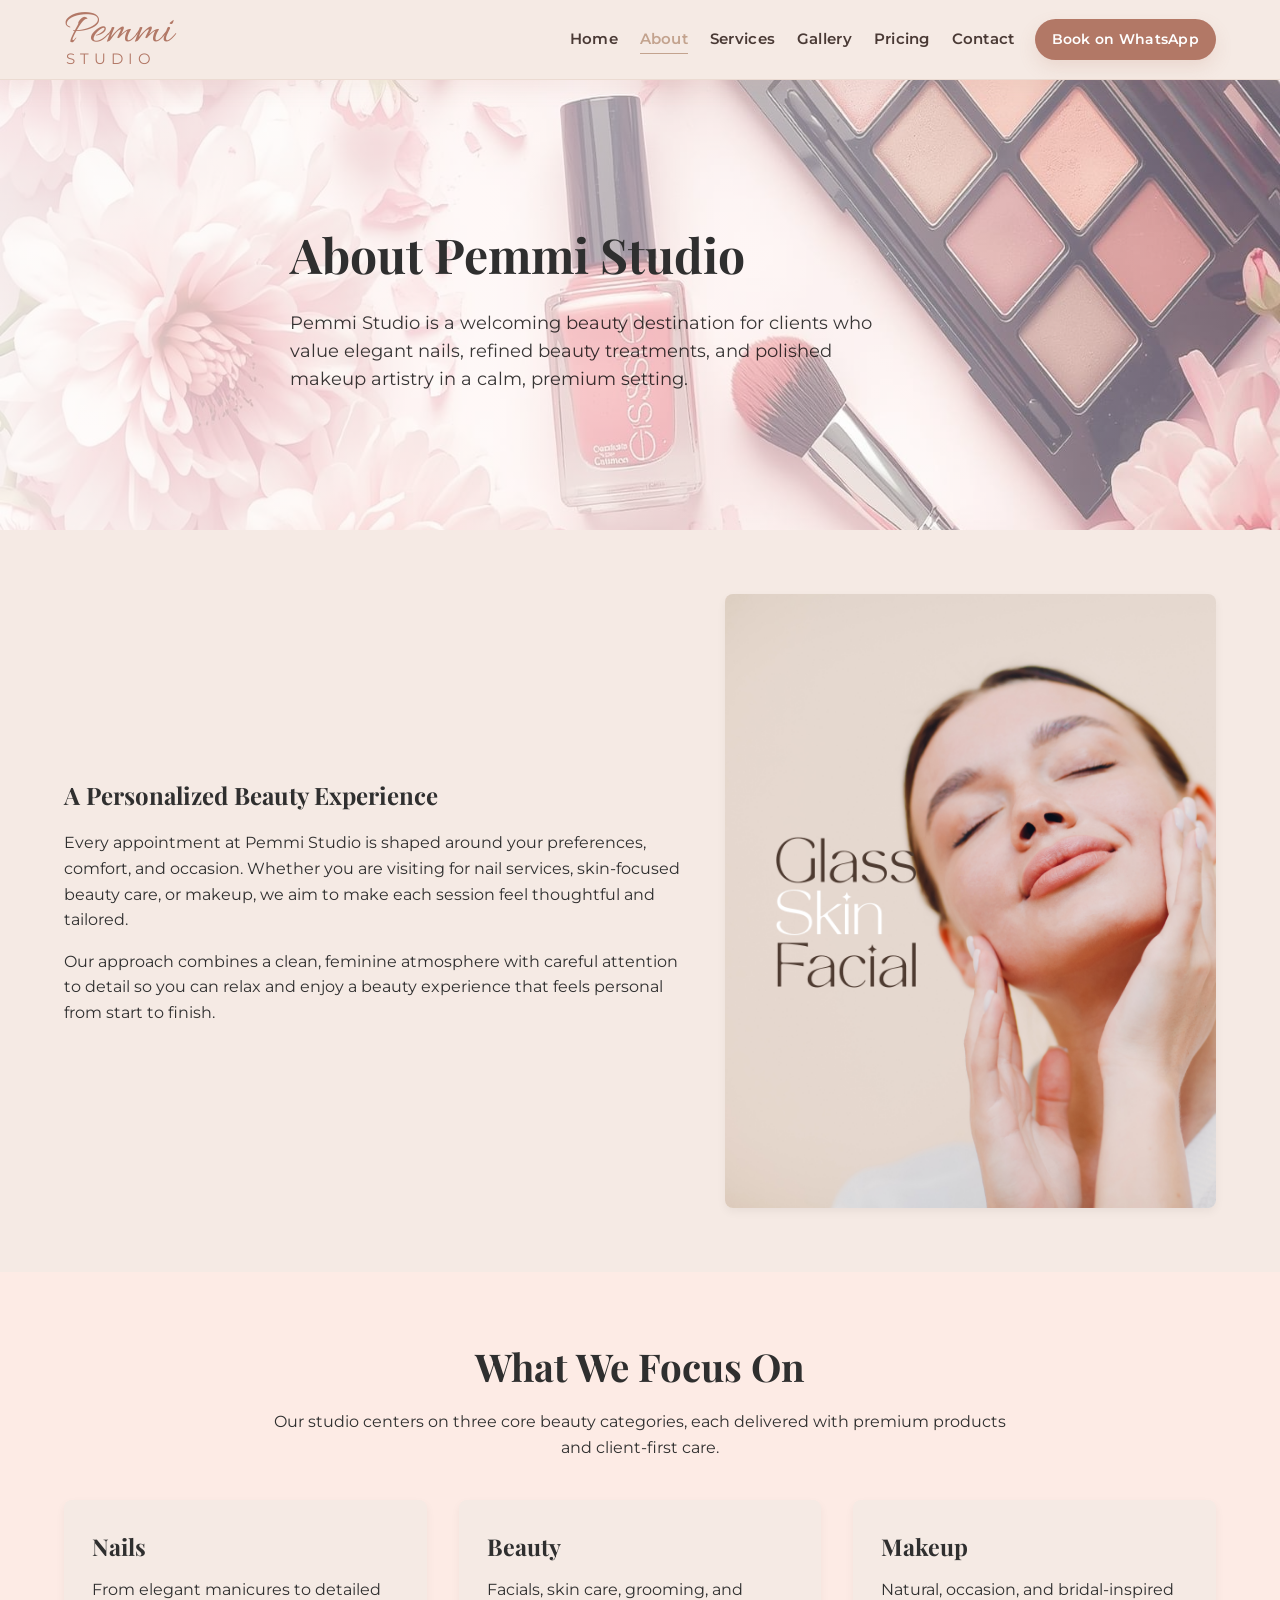
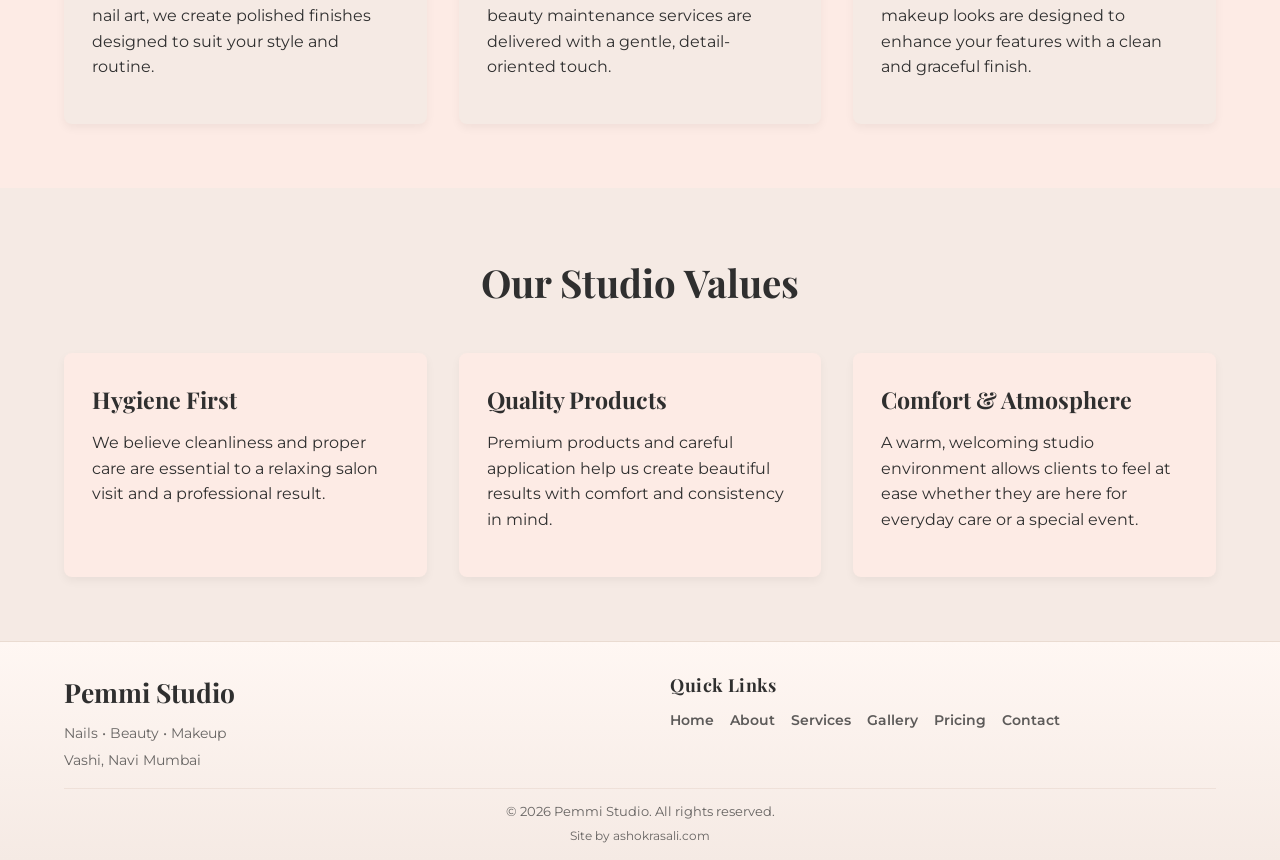
==== commit fef88523: "update pemmi studio pricing and footer credit" ====
--- a/about.html
+++ b/about.html
@@ -25,7 +25,7 @@
       crossorigin="anonymous"
       referrerpolicy="no-referrer"
     />
-    <link rel="stylesheet" href="./style.css" />
+    <link rel="stylesheet" href="./style.css?v=20260630-5" />
   </head>
   <body>
     <header class="site-header">
@@ -168,6 +168,9 @@
       </div>
       <div class="container footer-bottom">
         <p>&copy; 2026 Pemmi Studio. All rights reserved.</p>
+        <p class="site-credit">
+          Site by <a href="https://ashokrasali.com" target="_blank" rel="noopener noreferrer">ashokrasali.com</a>
+        </p>
       </div>
     </footer>
   </body>
--- a/style.css
+++ b/style.css
@@ -1014,6 +1014,21 @@
 .footer-bottom p {
   font-size: 0.84rem;
 }
+
+.footer-bottom .site-credit {
+  margin-top: 0.2rem;
+  font-size: 0.78rem;
+}
+
+.site-credit a {
+  color: inherit;
+  text-decoration: none;
+}
+
+.site-credit a:hover {
+  color: var(--accent);
+}
+
 /* Inner pages */
 .page-hero {
   background: linear-gradient(
@@ -1262,7 +1277,7 @@
   display: flex;
   flex-direction: column;
   height: 100%;
-  padding: 2.15rem 2rem;
+  padding: 1.45rem 1.5rem;
   border-top: 1px solid rgba(0, 0, 0, 0.05);
   box-shadow: 0 10px 24px rgba(0, 0, 0, 0.04);
   transition: transform 0.25s ease, box-shadow 0.25s ease;
@@ -1270,7 +1285,7 @@
 
 .pricing-section .pricing-card h3 {
   font-size: 1.55rem;
-  margin-bottom: 1rem;
+  margin-bottom: 0.55rem;
 }
 
 .pricing-section .pricing-card:hover {
@@ -1289,7 +1304,7 @@
 .pricing-price {
   margin-top: auto;
   margin-bottom: 0;
-  padding-top: 1.35rem;
+  padding-top: 0.75rem;
   font-size: 1rem;
   line-height: 1.6;
 }
@@ -1298,6 +1313,14 @@
   color: rgba(76, 52, 46, 0.92);
   font-weight: 600;
   letter-spacing: 0.02em;
+}
+
+.pricing-note {
+  max-width: 720px;
+  margin: 1rem auto 0;
+  color: rgba(47, 47, 47, 0.68);
+  font-size: 0.92rem;
+  text-align: center;
 }
 
 .pricing-packages {
@@ -1362,14 +1385,14 @@
   .hero {
     background-position: center;
     min-height: auto;
-    padding: 2.15rem 0 1.85rem;
+    padding: 1.9rem 0 1.6rem;
   }
   .hero-content {
     width: calc(100% - 2rem);
     max-width: 520px;
   }
   .hero-content h2 {
-    font-size: 1.55rem;
+    font-size: 1.42rem;
     line-height: 1.14;
     margin-bottom: 0.8rem;
   }
@@ -1379,12 +1402,20 @@
   .hero-actions {
     align-items: stretch;
     flex-direction: column;
-    gap: 0.55rem;
-    margin-top: 1rem;
+    gap: 0.45rem;
+    margin-top: 0.85rem;
   }
   .hero-actions .btn {
+    align-self: center;
+    min-height: 2.4rem;
+    max-width: 18rem;
+    padding: 0.62rem 0.95rem;
     text-align: center;
     width: 100%;
+  }
+  .about-text h2,
+  .contact-container h2 {
+    font-size: 2.05rem;
   }
   .about-container {
     flex-direction: column;
@@ -1424,7 +1455,7 @@
     min-height: 2.75rem;
   }
   .gallery {
-    padding: 3.25rem 0;
+    padding: 3rem 0 2.25rem;
   }
   .gallery-subtitle {
     margin-bottom: 1.5rem;
@@ -1438,7 +1469,7 @@
     font-size: 0.92rem;
   }
   .gallery-note {
-    margin-top: 1.25rem;
+    margin-top: 1rem;
     font-size: 0.9rem;
   }
   .gallery-page-grid {
